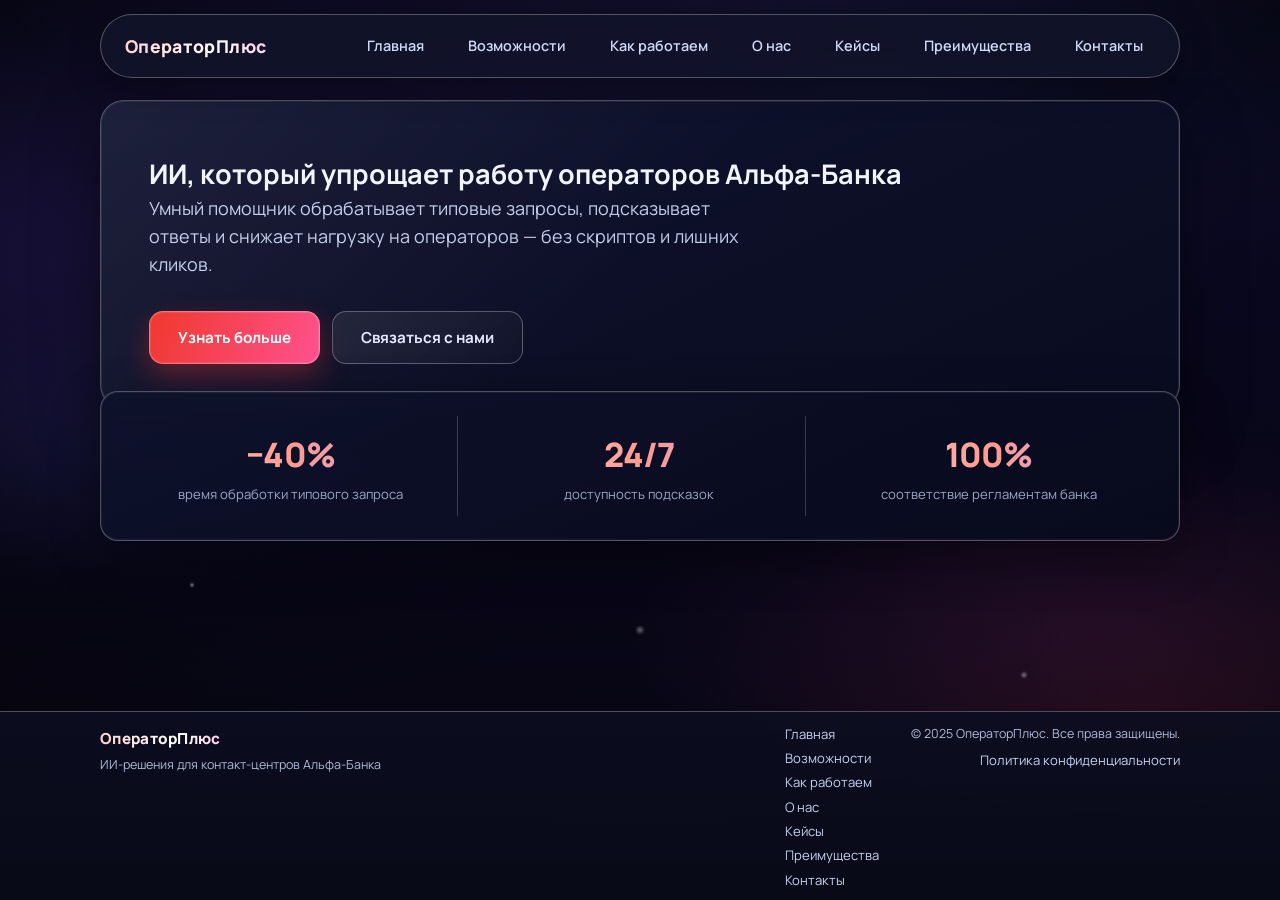
==== index.html @ c0c62668 "Initial commit: OperatorPlus site Made-with: Cursor" ====
<!DOCTYPE html>
<html lang="ru">
<head>
  <meta charset="UTF-8">
  <meta name="viewport" content="width=device-width, initial-scale=1.0">
  <meta name="description" content="ОператорПлюс — ИИ-решение для упрощения работы операторов контакт-центров Альфа-Банка.">
  <title>ОператорПлюс — ИИ для операторов Альфа-Банка</title>
  <link rel="stylesheet" href="style.css">
  <link rel="preconnect" href="https://fonts.googleapis.com">
  <link rel="preconnect" href="https://fonts.gstatic.com" crossorigin>
  <link href="https://fonts.googleapis.com/css2?family=Manrope:wght@400;500;600;700;800&display=swap" rel="stylesheet">
</head>
<body>
  <div class="starfield" aria-hidden="true"></div>
  <div class="starfield starfield--twinkle" aria-hidden="true"></div>

  <header class="header">
    <div class="container header-inner">
      <a href="#home" class="logo">ОператорПлюс</a>
      <nav class="nav">
        <a href="#home">Главная</a>
        <a href="#features">Возможности</a>
        <a href="#process">Как работаем</a>
        <a href="#about">О нас</a>
        <a href="#cases">Кейсы</a>
        <a href="#benefits">Преимущества</a>
        <a href="#contact">Контакты</a>
      </nav>
    </div>
  </header>

  <main class="main">
    <section id="home" class="page page--home">
      <div class="page-inner">
        <div class="container hero-inner">
          <h1>ИИ, который упрощает работу операторов Альфа-Банка</h1>
          <p class="hero-text">Умный помощник обрабатывает типовые запросы, подсказывает ответы и снижает нагрузку на операторов — без скриптов и лишних кликов.</p>
          <div class="hero-buttons">
            <a href="#features" class="btn btn-primary">Узнать больше</a>
            <a href="#contact" class="btn btn-secondary">Связаться с нами</a>
          </div>
        </div>
        <div class="container stats-wrap">
          <div class="stats-grid">
            <div class="stat-item">
              <span class="stat-value">−40%</span>
              <span class="stat-label">время обработки типового запроса</span>
            </div>
            <div class="stat-item">
              <span class="stat-value">24/7</span>
              <span class="stat-label">доступность подсказок</span>
            </div>
            <div class="stat-item">
              <span class="stat-value">100%</span>
              <span class="stat-label">соответствие регламентам банка</span>
            </div>
          </div>
        </div>
      </div>
    </section>

    <section id="features" class="page">
      <div class="page-inner">
        <div class="container section">
          <p class="section-label">Продукт</p>
          <h2>Что умеет система</h2>
          <p class="section-intro">Единая среда для оператора: подсказки, скрипты и доступ к базе знаний без переключения между системами.</p>
          <div class="cards">
            <article class="card">
              <span class="card-icon">💬</span>
              <h3>Быстрые ответы</h3>
              <p>Подсказки по продуктам и тарифам в один клик, меньше времени на поиск в базе.</p>
            </article>
            <article class="card">
              <span class="card-icon">📋</span>
              <h3>Сокращение скриптов</h3>
              <p>ИИ предлагает готовые формулировки под контекст разговора.</p>
            </article>
            <article class="card">
              <span class="card-icon">⚡</span>
              <h3>Меньше нагрузки</h3>
              <p>Рутинные запросы обрабатываются быстрее, операторы фокусируются на сложных кейсах.</p>
            </article>
          </div>
        </div>
      </div>
    </section>

    <section id="process" class="page">
      <div class="page-inner">
        <div class="container section">
          <p class="section-label">Внедрение</p>
          <h2>Как мы работаем</h2>
          <p class="section-intro">Прозрачные этапы от первого звонка до запуска в продакшене.</p>
          <ol class="process-list">
            <li class="process-step">
              <span class="process-num">01</span>
              <div class="process-content">
                <h3>Аудит и согласование</h3>
                <p>Изучаем процессы контакт-центра, регламенты и базы знаний. Фиксируем цели и метрики.</p>
              </div>
            </li>
            <li class="process-step">
              <span class="process-num">02</span>
              <div class="process-content">
                <h3>Настройка и обучение</h3>
                <p>Адаптируем модель под продукты и формулировки Альфа-Банка. Интеграция с вашими системами.</p>
              </div>
            </li>
            <li class="process-step">
              <span class="process-num">03</span>
              <div class="process-content">
                <h3>Пилот и масштабирование</h3>
                <p>Запуск на ограниченной группе операторов, сбор обратной связи, затем развёртывание.</p>
              </div>
            </li>
          </ol>
        </div>
      </div>
    </section>

    <section id="about" class="page">
      <div class="page-inner">
        <div class="container section">
          <p class="section-label">Команда</p>
          <h2>О нас</h2>
          <p class="section-intro">Мы создаём ИИ-инструменты для контакт-центров с фокусом на банковский сектор и регламенты крупных компаний.</p>
          <div class="about-grid">
            <div class="about-card">
              <span class="about-icon">🎯</span>
              <h3>Миссия</h3>
              <p>Снижать нагрузку на операторов и повышать качество обслуживания клиентов за счёт умных подсказок и автоматизации рутины.</p>
            </div>
            <div class="about-card">
              <span class="about-icon">🔬</span>
              <h3>Технологии</h3>
              <p>Собственные языковые модели и интеграции с CRM, базами знаний и телефонией — без привязки к одному вендору.</p>
            </div>
          </div>
        </div>
      </div>
    </section>

    <section id="cases" class="page">
      <div class="page-inner">
        <div class="container section">
          <p class="section-label">Результаты</p>
          <h2>Кейсы и цифры</h2>
          <p class="section-intro">Пилотные внедрения и отзывы операторов и руководителей контакт-центров.</p>
          <div class="cases-grid">
            <article class="case-card">
              <span class="case-badge">Пилот</span>
              <h3>Сокращение времени обработки</h3>
              <p>В одном из пилотов среднее время ответа на типовой запрос снизилось на 40%, при этом качество ответов по чек-листу выросло.</p>
            </article>
            <article class="case-card">
              <span class="case-badge">Отзыв</span>
              <h3>Обратная связь операторов</h3>
              <p>Операторы отмечают, что подсказки появляются вовремя и не отвлекают от разговора, а скрипты стало проще соблюдать.</p>
            </article>
          </div>
        </div>
      </div>
    </section>

    <section id="benefits" class="page benefits">
      <div class="page-inner">
        <div class="container section">
          <p class="section-label">Почему мы</p>
          <h2>Почему Альфа-Банк выбирает нас</h2>
          <p class="section-intro">Решение создано с учётом требований финансового сектора и крупных контакт-центров.</p>
          <ul class="benefits-list">
            <li>Внедрение без смены текущих процессов</li>
            <li>Соответствие стандартам безопасности и конфиденциальности</li>
            <li>Обучение под ваши продукты и регламенты</li>
          </ul>
          <p class="cta-text">Готовы обсудить пилотный проект?</p>
          <a href="#contact" class="btn btn-primary">Оставить заявку</a>
        </div>
      </div>
    </section>

    <section id="contact" class="page">
      <div class="page-inner">
        <div class="container section">
          <p class="section-label">Контакты</p>
          <h2>Связаться с нами</h2>
          <p class="contact-intro">Напишите нам — мы подготовим презентацию и расчёт под ваши объёмы. Ответ в течение одного рабочего дня.</p>
          <a href="mailto:operator-plus@example.com?subject=Запрос%20на%20демо%20для%20Альфа-Банка" class="btn btn-primary btn-large">Написать на почту</a>
          <p class="contact-phone">8 800 123-45-67</p>
        </div>
      </div>
    </section>
  </main>

  <footer class="footer">
    <div class="container">
      <div class="footer-grid">
        <div class="footer-brand">
          <a href="#home" class="logo footer-logo">ОператорПлюс</a>
          <p class="footer-tagline">ИИ-решения для контакт-центров Альфа-Банка</p>
        </div>
        <div class="footer-links">
          <a href="#home">Главная</a>
          <a href="#features">Возможности</a>
          <a href="#process">Как работаем</a>
          <a href="#about">О нас</a>
          <a href="#cases">Кейсы</a>
          <a href="#benefits">Преимущества</a>
          <a href="#contact">Контакты</a>
        </div>
        <div class="footer-legal">
          <p>© 2025 ОператорПлюс. Все права защищены.</p>
          <a href="#">Политика конфиденциальности</a>
        </div>
      </div>
    </div>
  </footer>
</body>
</html>
---- style.css ----
/* ========== Базовые сбросы и переменные ========== */
*,
*::before,
*::after {
  box-sizing: border-box;
  margin: 0;
  padding: 0;
}

:root {
  --bg-space: #030308;
  --bg-card: rgba(14, 16, 36, 0.92);
  --surface: rgba(18, 20, 42, 0.88);
  --line: rgba(255, 255, 255, 0.28);
  --line-soft: rgba(255, 255, 255, 0.2);
  --text-main: #f2f4ff;
  --text-dim: #c4cce8;
  --text-soft: #9ca4c4;
  --accent-red: #ef3124;
  --accent-pink: #ff4f8f;
  --accent-violet: #7b4dff;
  --accent-blue: #4d7cff;
  --radius-lg: 24px;
  --radius-md: 18px;
  --radius-sm: 14px;
  --ease-out: cubic-bezier(0.22, 1, 0.36, 1);
  --ease-in-out: cubic-bezier(0.65, 0, 0.35, 1);
  --duration-fast: 0.2s;
  --duration-base: 0.45s;
  --duration-slow: 0.7s;
}

html {
  scroll-behavior: smooth;
}

body {
  min-height: 100vh;
  font-family: "Manrope", -apple-system, sans-serif;
  font-size: 18px;
  line-height: 1.55;
  color: var(--text-main);
  background: var(--bg-space);
  overflow-x: hidden;
}

a {
  color: inherit;
}

/* ========== Космическое небо ========== */
.starfield {
  position: fixed;
  inset: 0;
  pointer-events: none;
  z-index: 0;
  /* Глубокий космос: градиенты неба и туманностей */
  background:
    radial-gradient(ellipse 100% 70% at 20% 30%, rgba(60, 40, 120, 0.35), transparent 50%),
    radial-gradient(ellipse 80% 50% at 85% 70%, rgba(80, 30, 90, 0.25), transparent 45%),
    radial-gradient(ellipse 120% 80% at 50% 100%, rgba(30, 20, 80, 0.2), transparent 55%),
    radial-gradient(ellipse 90% 60% at 70% 10%, rgba(40, 50, 110, 0.2), transparent 45%),
    linear-gradient(180deg, #050510 0%, #0a0820 25%, #080618 50%, #060510 75%, #030308 100%);
}

.starfield::before {
  content: "";
  position: absolute;
  inset: 0;
  /* Крупные «звёзды» — мягкие световые пятна, не точки */
  background-image:
    radial-gradient(2px 2px at 15% 20%, rgba(255,255,255,0.95), transparent),
    radial-gradient(3px 3px at 45% 15%, rgba(255,255,255,0.85), transparent),
    radial-gradient(1.5px 1.5px at 75% 25%, rgba(255,255,255,0.9), transparent),
    radial-gradient(2px 2px at 25% 50%, rgba(255,255,255,0.8), transparent),
    radial-gradient(2.5px 2.5px at 60% 55%, rgba(255,255,255,0.9), transparent),
    radial-gradient(1.5px 1.5px at 90% 60%, rgba(255,255,255,0.85), transparent),
    radial-gradient(2px 2px at 10% 80%, rgba(255,255,255,0.75), transparent),
    radial-gradient(3px 3px at 55% 85%, rgba(255,255,255,0.9), transparent),
    radial-gradient(1.5px 1.5px at 85% 90%, rgba(255,255,255,0.8), transparent),
    radial-gradient(2px 2px at 35% 95%, rgba(255,255,255,0.85), transparent);
  background-size: 100% 100%;
  background-repeat: no-repeat;
  opacity: 0.9;
}

.starfield--twinkle {
  background-image: none;
  background:
    radial-gradient(4px 4px at 30% 40%, rgba(255,255,255,0.5), transparent),
    radial-gradient(3px 3px at 70% 35%, rgba(255,255,255,0.4), transparent),
    radial-gradient(5px 5px at 50% 70%, rgba(255,255,255,0.35), transparent),
    radial-gradient(3px 3px at 15% 65%, rgba(255,255,255,0.45), transparent),
    radial-gradient(4px 4px at 80% 75%, rgba(255,255,255,0.4), transparent);
  background-size: 100% 100%;
  background-repeat: no-repeat;
  animation: twinkle 5s var(--ease-in-out) infinite;
}

@keyframes twinkle {
  0%, 100% { opacity: 0.4; }
  50% { opacity: 1; }
}

/* Лёгкое космическое свечение поверх неба */
body::after {
  content: "";
  position: fixed;
  inset: 0;
  pointer-events: none;
  z-index: 1;
  background:
    radial-gradient(ellipse 120% 80% at 50% -20%, rgba(123, 77, 255, 0.15), transparent 50%),
    radial-gradient(ellipse 80% 60% at 90% 80%, rgba(239, 49, 36, 0.08), transparent 45%),
    radial-gradient(ellipse 60% 40% at 10% 50%, rgba(77, 124, 255, 0.06), transparent 40%);
}

/* ========== Контейнер ========== */
.container {
  width: min(1080px, 100% - 2.5rem);
  margin-inline: auto;
}

/* ========== Шапка ========== */
.header {
  position: fixed;
  top: 0;
  left: 0;
  right: 0;
  z-index: 100;
  padding: 14px 0;
  animation: slideDown 0.6s var(--ease-out) backwards;
}

.header-inner {
  display: flex;
  align-items: center;
  justify-content: space-between;
  gap: 1rem;
  padding: 12px 24px;
  border-radius: 999px;
  border: 1px solid var(--line);
  background: var(--surface);
  backdrop-filter: blur(20px);
  box-shadow: 0 8px 32px rgba(0, 0, 0, 0.4);
  transition: box-shadow var(--duration-base), border-color var(--duration-fast);
}

.header-inner:hover {
  border-color: rgba(255, 255, 255, 0.18);
  box-shadow: 0 12px 40px rgba(0, 0, 0, 0.5);
}

.logo {
  font-size: 1.1rem;
  font-weight: 800;
  letter-spacing: 0.02em;
  text-decoration: none;
  background: linear-gradient(95deg, #ffd5cf, #fff, #ff9ec9, #b89cff);
  background-size: 200% auto;
  -webkit-background-clip: text;
  background-clip: text;
  color: transparent;
  transition: transform var(--duration-fast), filter var(--duration-fast);
  animation: logoShine 8s linear infinite;
}

@keyframes logoShine {
  0% { background-position: 0% center; }
  100% { background-position: 200% center; }
}

.logo:hover {
  transform: scale(1.02);
  filter: brightness(1.15);
}

.nav {
  display: flex;
  flex-wrap: wrap;
  align-items: center;
  gap: 6px 20px;
}

.nav a {
  position: relative;
  text-decoration: none;
  color: #d0d8f8;
  font-size: 0.9rem;
  font-weight: 600;
  padding: 8px 12px;
  border-radius: 10px;
  transition: color var(--duration-fast), background var(--duration-fast), transform var(--duration-fast);
}

.nav a::after {
  content: "";
  position: absolute;
  left: 12px;
  right: 12px;
  bottom: 4px;
  height: 2px;
  border-radius: 2px;
  background: linear-gradient(90deg, var(--accent-red), var(--accent-violet));
  transform: scaleX(0);
  transform-origin: center;
  transition: transform var(--duration-base) var(--ease-out);
}

.nav a:hover {
  color: #fff;
  background: rgba(255, 255, 255, 0.06);
  transform: translateY(-1px);
}

.nav a:hover::after {
  transform: scaleX(1);
}

/* ========== Страницы-окна ========== */
.main {
  position: relative;
  z-index: 10;
  padding-top: 88px;
  min-height: 100vh;
  padding-bottom: 120px;
}

.page {
  position: fixed;
  inset: 0;
  top: 76px;
  padding-top: 24px;
  padding-bottom: 100px;
  overflow-y: auto;
  overflow-x: hidden;
  opacity: 0;
  visibility: hidden;
  pointer-events: none;
  z-index: 5;
  transition: opacity var(--duration-slow) var(--ease-out), visibility var(--duration-slow), transform var(--duration-slow) var(--ease-out);
  transform: scale(0.98) translateY(8px);
}

/* Показываем главную по умолчанию (когда нет # в URL) */
body:not(:has(.page:target)) .page--home,
.page:target {
  opacity: 1;
  visibility: visible;
  pointer-events: auto;
  z-index: 15;
  transform: scale(1) translateY(0);
}

/* Анимация появления контента при открытии страницы */
.page:target .page-inner,
body:not(:has(.page:target)) .page--home .page-inner {
  animation: pageContentIn 0.7s var(--ease-out) forwards;
}

@keyframes pageContentIn {
  from {
    opacity: 0;
    transform: translateY(20px);
  }
  to {
    opacity: 1;
    transform: translateY(0);
  }
}

@keyframes slideDown {
  from {
    opacity: 0;
    transform: translateY(-20px);
  }
  to {
    opacity: 1;
    transform: translateY(0);
  }
}

/* ========== Главная (hero + stats) ========== */
.page--home .hero-inner {
  position: relative;
  padding: 52px 48px 44px;
  border-radius: var(--radius-lg);
  border: 1px solid var(--line);
  background: linear-gradient(155deg, rgba(16, 20, 48, 0.95), rgba(10, 12, 32, 0.96));
  backdrop-filter: blur(20px);
  box-shadow: 0 24px 60px rgba(0, 0, 0, 0.5), 0 0 0 1px rgba(255,255,255,0.08) inset;
  animation: cardFloat 12s var(--ease-in-out) infinite alternate;
}

@keyframes cardFloat {
  from { transform: translateY(0); }
  to { transform: translateY(-6px); }
}

.page--home .hero-inner::before {
  content: "";
  position: absolute;
  inset: 0;
  border-radius: inherit;
  background: linear-gradient(135deg, rgba(255,255,255,0.06) 0%, transparent 50%);
  pointer-events: none;
}

.hero h1 {
  max-width: 720px;
  font-size: clamp(1.9rem, 4.5vw, 3.2rem);
  line-height: 1.1;
  font-weight: 800;
  letter-spacing: -0.03em;
  margin-bottom: 20px;
  background: linear-gradient(95deg, #fff 0%, #ffd8d2 28%, #ffb8e0 55%, #c9b8ff 100%);
  -webkit-background-clip: text;
  background-clip: text;
  color: transparent;
  animation: heroTitleIn 0.9s var(--ease-out) 0.15s backwards;
}

.hero-text {
  max-width: 600px;
  color: var(--text-dim);
  margin-bottom: 32px;
  animation: heroTextIn 0.9s var(--ease-out) 0.25s backwards;
}

.hero-buttons {
  display: flex;
  flex-wrap: wrap;
  gap: 12px;
  animation: heroBtnsIn 0.9s var(--ease-out) 0.35s backwards;
}

@keyframes heroTitleIn {
  from { opacity: 0; transform: translateY(24px); }
  to { opacity: 1; transform: translateY(0); }
}

@keyframes heroTextIn {
  from { opacity: 0; transform: translateY(16px); }
  to { opacity: 1; transform: translateY(0); }
}

@keyframes heroBtnsIn {
  from { opacity: 0; transform: translateY(12px); }
  to { opacity: 1; transform: translateY(0); }
}

.stats-wrap {
  margin-top: -18px;
  padding: 24px;
  border-radius: var(--radius-md);
  border: 1px solid var(--line);
  background: linear-gradient(155deg, rgba(14, 18, 44, 0.94), rgba(8, 10, 28, 0.95));
  backdrop-filter: blur(16px);
  box-shadow: 0 16px 48px rgba(0, 0, 0, 0.4), 0 0 0 1px rgba(255,255,255,0.06) inset;
  animation: statsIn 0.8s var(--ease-out) 0.4s backwards;
}

@keyframes statsIn {
  from { opacity: 0; transform: translateY(20px); }
  to { opacity: 1; transform: translateY(0); }
}

.stats-grid {
  display: grid;
  grid-template-columns: repeat(3, 1fr);
  gap: 16px;
}

.stat-item {
  padding: 12px 8px;
  text-align: center;
  border-right: 1px solid var(--line-soft);
  transition: transform var(--duration-base);
}

.stat-item:last-child {
  border-right: 0;
}

.stat-item:hover {
  transform: scale(1.03);
}

.stat-value {
  display: block;
  margin-bottom: 6px;
  font-size: clamp(1.75rem, 3.2vw, 2.1rem);
  font-weight: 800;
  letter-spacing: -0.02em;
  background: linear-gradient(95deg, #ffe0dc, #ff9a8f, #c4a8ff);
  -webkit-background-clip: text;
  background-clip: text;
  color: transparent;
}

.stat-label {
  display: block;
  color: var(--text-soft);
  font-size: 0.82rem;
  line-height: 1.35;
}

/* ========== Кнопки ========== */
.btn {
  display: inline-flex;
  align-items: center;
  justify-content: center;
  min-height: 50px;
  padding: 14px 28px;
  border-radius: var(--radius-sm);
  border: 1px solid transparent;
  text-decoration: none;
  font-size: 0.95rem;
  font-weight: 700;
  transition: transform var(--duration-fast), box-shadow var(--duration-base), filter var(--duration-fast), border-color var(--duration-fast);
}

.btn:hover {
  transform: translateY(-3px);
  filter: brightness(1.1);
}

.btn:active {
  transform: translateY(-1px);
}

.btn-primary {
  color: #fff;
  background: linear-gradient(120deg, var(--accent-red), var(--accent-pink), var(--accent-violet));
  background-size: 200% 200%;
  border-color: rgba(255, 255, 255, 0.25);
  box-shadow: 0 12px 28px rgba(239, 49, 36, 0.35), 0 0 0 1px rgba(255,255,255,0.1) inset;
  animation: btnGradient 5s ease infinite;
}

.btn-primary:hover {
  box-shadow: 0 16px 36px rgba(239, 49, 36, 0.45), 0 0 0 1px rgba(255,255,255,0.15) inset;
}

@keyframes btnGradient {
  0%, 100% { background-position: 0% 50%; }
  50% { background-position: 100% 50%; }
}

.btn-secondary {
  color: #e2e8ff;
  border-color: var(--line);
  background: linear-gradient(135deg, rgba(255,255,255,0.08), rgba(255,255,255,0.02));
  backdrop-filter: blur(8px);
}

.btn-secondary:hover {
  border-color: rgba(255, 255, 255, 0.3);
  color: #fff;
  background: linear-gradient(135deg, rgba(255,255,255,0.15), rgba(255,255,255,0.06));
  box-shadow: 0 8px 24px rgba(0, 0, 0, 0.3);
}

.btn-large {
  padding-inline: 32px;
}

/* ========== Секции (общие) ========== */
.section {
  padding: 48px 0;
}

.section-label {
  display: inline-flex;
  align-items: center;
  border-radius: 999px;
  border: 1px solid rgba(255, 100, 100, 0.35);
  background: rgba(239, 49, 36, 0.12);
  color: #ffb5ae;
  padding: 8px 14px;
  font-size: 0.72rem;
  font-weight: 700;
  letter-spacing: 0.1em;
  text-transform: uppercase;
  margin-bottom: 16px;
  animation: labelIn 0.6s var(--ease-out) 0.1s backwards;
}

.section h2 {
  max-width: 700px;
  font-size: clamp(1.5rem, 3.2vw, 2.4rem);
  line-height: 1.2;
  letter-spacing: -0.02em;
  margin-bottom: 12px;
  color: var(--text-main);
  animation: titleIn 0.6s var(--ease-out) 0.2s backwards;
}

.section-intro {
  max-width: 600px;
  color: var(--text-dim);
  margin-bottom: 36px;
  animation: introIn 0.6s var(--ease-out) 0.3s backwards;
}

@keyframes labelIn {
  from { opacity: 0; transform: translateY(-10px); }
  to { opacity: 1; transform: translateY(0); }
}

@keyframes titleIn {
  from { opacity: 0; transform: translateY(12px); }
  to { opacity: 1; transform: translateY(0); }
}

@keyframes introIn {
  from { opacity: 0; transform: translateY(8px); }
  to { opacity: 1; transform: translateY(0); }
}

/* ========== Карточки (Возможности) ========== */
.cards {
  display: grid;
  grid-template-columns: repeat(3, 1fr);
  gap: 20px;
}

.card {
  position: relative;
  min-height: 240px;
  border-radius: var(--radius-md);
  border: 1px solid var(--line);
  background: linear-gradient(155deg, rgba(18, 22, 50, 0.94), rgba(12, 14, 34, 0.95));
  padding: 26px;
  overflow: hidden;
  box-shadow: 0 8px 32px rgba(0, 0, 0, 0.35), 0 0 0 1px rgba(255,255,255,0.05) inset;
  transition: transform var(--duration-base) var(--ease-out), border-color var(--duration-fast), box-shadow var(--duration-base);
  animation: cardIn 0.6s var(--ease-out) backwards;
}

.card:nth-child(1) { animation-delay: 0.35s; }
.card:nth-child(2) { animation-delay: 0.45s; }
.card:nth-child(3) { animation-delay: 0.55s; }

@keyframes cardIn {
  from { opacity: 0; transform: translateY(24px); }
  to { opacity: 1; transform: translateY(0); }
}

.card::before {
  content: "";
  position: absolute;
  inset: 0;
  background: linear-gradient(180deg, rgba(255,255,255,0.06) 0%, transparent 45%);
  pointer-events: none;
}

.card:hover {
  transform: translateY(-8px) scale(1.02);
  border-color: rgba(255, 255, 255, 0.2);
  box-shadow: 0 20px 50px rgba(0, 0, 0, 0.4), 0 0 40px rgba(123, 77, 255, 0.08);
}

.card-icon {
  display: inline-flex;
  align-items: center;
  justify-content: center;
  width: 50px;
  height: 50px;
  border-radius: 14px;
  margin-bottom: 16px;
  font-size: 1.5rem;
  background: linear-gradient(135deg, rgba(255, 90, 80, 0.25), rgba(123, 77, 255, 0.25));
  border: 1px solid rgba(255, 255, 255, 0.15);
  transition: transform var(--duration-base), box-shadow var(--duration-base);
}

.card:hover .card-icon {
  transform: scale(1.08);
  box-shadow: 0 8px 24px rgba(123, 77, 255, 0.2);
}

.card h3 {
  font-size: 1.1rem;
  margin-bottom: 10px;
  color: var(--text-main);
}

.card p {
  color: var(--text-dim);
  font-size: 0.92rem;
  line-height: 1.5;
}

/* ========== Процесс (этапы) ========== */
.process-list {
  list-style: none;
  display: grid;
  gap: 16px;
}

.process-step {
  display: grid;
  grid-template-columns: 72px 1fr;
  gap: 20px;
  align-items: start;
  border-radius: var(--radius-md);
  border: 1px solid var(--line);
  background: linear-gradient(155deg, rgba(22, 26, 52, 0.97), rgba(14, 16, 38, 0.98));
  padding: 22px;
  box-shadow: 0 12px 40px rgba(0, 0, 0, 0.5), 0 0 0 1px rgba(255,255,255,0.1) inset;
  transition: transform var(--duration-base), border-color var(--duration-fast), box-shadow var(--duration-base);
  animation: stepIn 0.6s var(--ease-out) backwards;
}

.process-step:nth-child(1) { animation-delay: 0.35s; }
.process-step:nth-child(2) { animation-delay: 0.5s; }
.process-step:nth-child(3) { animation-delay: 0.65s; }

@keyframes stepIn {
  from { opacity: 0; transform: translateX(-20px); }
  to { opacity: 1; transform: translateX(0); }
}

.process-step:hover {
  transform: translateX(8px);
  border-color: rgba(255, 255, 255, 0.15);
  box-shadow: 0 16px 40px rgba(0, 0, 0, 0.35);
}

.process-num {
  display: inline-flex;
  align-items: center;
  justify-content: center;
  width: 54px;
  height: 54px;
  border-radius: 14px;
  background: linear-gradient(135deg, rgba(255, 85, 75, 0.25), rgba(110, 70, 255, 0.25));
  border: 1px solid rgba(255, 255, 255, 0.15);
  font-size: 1.05rem;
  font-weight: 800;
  color: #fff;
  transition: transform var(--duration-base), box-shadow var(--duration-base);
}

.process-step:hover .process-num {
  transform: rotate(-5deg) scale(1.05);
  box-shadow: 0 0 24px rgba(123, 77, 255, 0.25);
}

.process-content h3 {
  font-size: 1.06rem;
  margin-bottom: 6px;
  color: var(--text-main);
}

.process-content p {
  color: #c8d0ec;
  font-size: 0.92rem;
}

/* ========== Преимущества ========== */
.benefits .container {
  border-radius: var(--radius-lg);
  border: 1px solid var(--line);
  background: linear-gradient(155deg, rgba(22, 26, 52, 0.97), rgba(14, 16, 38, 0.98));
  padding: 40px;
  box-shadow: 0 20px 56px rgba(0, 0, 0, 0.5), 0 0 0 1px rgba(255,255,255,0.08) inset;
  animation: benefitsIn 0.7s var(--ease-out) 0.25s backwards;
}

@keyframes benefitsIn {
  from { opacity: 0; transform: translateY(20px); }
  to { opacity: 1; transform: translateY(0); }
}

.benefits-list {
  list-style: none;
  display: grid;
  gap: 12px;
  margin-bottom: 28px;
}

.benefits-list li {
  position: relative;
  border-radius: var(--radius-sm);
  border: 1px solid var(--line);
  background: rgba(255, 255, 255, 0.08);
  padding: 16px 16px 16px 48px;
  color: #c8d0ec;
  font-size: 0.95rem;
  transition: transform var(--duration-fast), border-color var(--duration-fast), background var(--duration-fast);
  animation: benefitItemIn 0.5s var(--ease-out) backwards;
}

.benefits-list li:nth-child(1) { animation-delay: 0.4s; }
.benefits-list li:nth-child(2) { animation-delay: 0.5s; }
.benefits-list li:nth-child(3) { animation-delay: 0.6s; }

@keyframes benefitItemIn {
  from { opacity: 0; transform: translateX(-12px); }
  to { opacity: 1; transform: translateX(0); }
}

.benefits-list li:hover {
  transform: translateX(6px);
  border-color: rgba(255, 255, 255, 0.18);
  background: rgba(255, 255, 255, 0.07);
}

.benefits-list li::before {
  content: "";
  position: absolute;
  left: 16px;
  top: 50%;
  transform: translateY(-50%);
  width: 18px;
  height: 18px;
  border-radius: 50%;
  background: linear-gradient(135deg, #ff5f52, #8b5cf6);
  box-shadow: 0 0 0 4px rgba(255, 255, 255, 0.08);
}

.cta-text {
  margin-bottom: 14px;
  color: #fff;
  font-weight: 700;
  animation: introIn 0.6s var(--ease-out) 0.7s backwards;
}

/* ========== О нас ========== */
.about-grid {
  display: grid;
  grid-template-columns: repeat(2, 1fr);
  gap: 20px;
}

.about-card {
  position: relative;
  border-radius: var(--radius-md);
  border: 1px solid var(--line);
  background: linear-gradient(155deg, rgba(18, 22, 50, 0.94), rgba(12, 14, 34, 0.95));
  padding: 26px;
  box-shadow: 0 8px 32px rgba(0, 0, 0, 0.35), 0 0 0 1px rgba(255,255,255,0.05) inset;
  transition: transform var(--duration-base) var(--ease-out), border-color var(--duration-fast), box-shadow var(--duration-base);
  animation: cardIn 0.6s var(--ease-out) backwards;
}

.about-card:nth-child(1) { animation-delay: 0.35s; }
.about-card:nth-child(2) { animation-delay: 0.45s; }

.about-card:hover {
  transform: translateY(-6px);
  border-color: rgba(255, 255, 255, 0.22);
  box-shadow: 0 20px 50px rgba(0, 0, 0, 0.4), 0 0 40px rgba(123, 77, 255, 0.08);
}

.about-icon {
  display: inline-flex;
  align-items: center;
  justify-content: center;
  width: 50px;
  height: 50px;
  border-radius: 14px;
  margin-bottom: 16px;
  font-size: 1.5rem;
  background: linear-gradient(135deg, rgba(255, 90, 80, 0.25), rgba(123, 77, 255, 0.25));
  border: 1px solid rgba(255, 255, 255, 0.15);
}

.about-card h3 {
  font-size: 1.1rem;
  margin-bottom: 10px;
  color: var(--text-main);
}

.about-card p {
  color: var(--text-dim);
  font-size: 0.92rem;
  line-height: 1.5;
}

/* ========== Кейсы ========== */
.cases-grid {
  display: grid;
  grid-template-columns: repeat(2, 1fr);
  gap: 20px;
}

.case-card {
  position: relative;
  border-radius: var(--radius-md);
  border: 1px solid var(--line);
  background: linear-gradient(155deg, rgba(16, 20, 46, 0.94), rgba(10, 12, 30, 0.95));
  padding: 24px;
  box-shadow: 0 12px 32px rgba(0, 0, 0, 0.35), 0 0 0 1px rgba(255,255,255,0.05) inset;
  transition: transform var(--duration-base), border-color var(--duration-fast), box-shadow var(--duration-base);
  animation: stepIn 0.6s var(--ease-out) backwards;
}

.case-card:nth-child(1) { animation-delay: 0.35s; }
.case-card:nth-child(2) { animation-delay: 0.5s; }

.case-card:hover {
  transform: translateX(6px);
  border-color: rgba(255, 255, 255, 0.2);
  box-shadow: 0 16px 40px rgba(0, 0, 0, 0.4);
}

.case-badge {
  display: inline-block;
  border-radius: 999px;
  border: 1px solid rgba(123, 77, 255, 0.5);
  background: rgba(123, 77, 255, 0.15);
  color: #c4b8ff;
  padding: 6px 12px;
  font-size: 0.72rem;
  font-weight: 700;
  letter-spacing: 0.06em;
  text-transform: uppercase;
  margin-bottom: 14px;
}

.case-card h3 {
  font-size: 1.06rem;
  margin-bottom: 8px;
  color: var(--text-main);
}

.case-card p {
  color: var(--text-dim);
  font-size: 0.92rem;
  line-height: 1.5;
}

/* ========== Контакты ========== */
.contact .container {
  border-radius: var(--radius-lg);
  border: 1px solid var(--line);
  background: radial-gradient(ellipse 100% 80% at 50% 0%, rgba(239, 49, 36, 0.12), transparent 55%),
              radial-gradient(ellipse 80% 100% at 100% 100%, rgba(123, 77, 255, 0.12), transparent 55%),
              linear-gradient(155deg, rgba(16, 20, 48, 0.96), rgba(8, 10, 28, 0.96));
  padding: 44px;
  box-shadow: 0 24px 60px rgba(0, 0, 0, 0.5), 0 0 0 1px rgba(255,255,255,0.06) inset;
  animation: contactIn 0.7s var(--ease-out) 0.2s backwards;
}

@keyframes contactIn {
  from { opacity: 0; transform: scale(0.98) translateY(16px); }
  to { opacity: 1; transform: scale(1) translateY(0); }
}

.contact-intro {
  max-width: 560px;
  color: var(--text-dim);
  margin-bottom: 28px;
}

.contact .btn {
  margin-right: 12px;
  margin-bottom: 12px;
}

.contact-phone {
  margin: 16px 0 0 0;
  font-size: 1.1rem;
  font-weight: 600;
  color: var(--text-dim);
  letter-spacing: 0.02em;
}

/* ========== Подвал ========== */
.footer {
  position: fixed;
  bottom: 0;
  left: 0;
  right: 0;
  z-index: 90;
  padding: 12px 0 10px;
  border-top: 1px solid var(--line);
  background: linear-gradient(180deg, rgba(12, 14, 32, 0.92), rgba(8, 10, 24, 0.98));
  backdrop-filter: blur(20px);
}

.footer-grid {
  display: grid;
  grid-template-columns: 1.2fr auto auto;
  align-items: start;
  gap: 12px 32px;
}

.footer-brand {
  max-width: 300px;
}

.footer-logo {
  font-size: 0.95rem;
}

.footer-tagline {
  margin-top: 4px;
  color: #b0b8d8;
  font-size: 0.78rem;
}

.footer-links {
  display: flex;
  flex-direction: column;
  gap: 4px;
}

.footer-links a,
.footer-legal a {
  text-decoration: none;
  color: #c8d0f0;
  font-size: 0.82rem;
  transition: color var(--duration-fast), transform var(--duration-fast);
}

.footer-links a:hover,
.footer-legal a:hover {
  color: #fff;
  transform: translateX(4px);
}

.footer-legal {
  text-align: right;
}

.footer-legal p {
  color: #b0b8d8;
  margin-bottom: 2px;
  font-size: 0.78rem;
}

/* ========== Адаптив ========== */
@media (max-width: 900px) {
  .header-inner {
    flex-wrap: wrap;
    justify-content: center;
    padding: 10px 16px;
  }

  .nav {
    justify-content: center;
  }

  .cards {
    grid-template-columns: repeat(2, 1fr);
  }

  .about-grid,
  .cases-grid {
    grid-template-columns: 1fr;
  }

  .footer-grid {
    grid-template-columns: 1fr 1fr;
  }

  .footer-legal {
    text-align: left;
    grid-column: 1 / -1;
  }
}

@media (max-width: 640px) {
  body {
    font-size: 17px;
  }

  .main {
    padding-top: 72px;
    padding-bottom: 160px;
  }

  .page {
    top: 64px;
    padding-bottom: 140px;
  }

  .page--home .hero-inner {
    padding: 28px 20px;
  }

  .stats-wrap {
    padding: 16px 12px;
    margin-top: -12px;
  }

  .stats-grid {
    grid-template-columns: 1fr;
  }

  .stat-item {
    border-right: 0;
    border-bottom: 1px solid var(--line-soft);
  }

  .stat-item:last-child {
    border-bottom: 0;
  }

  .section {
    padding: 32px 0;
  }

  .cards {
    grid-template-columns: 1fr;
  }

  .card:nth-child(2),
  .card:nth-child(3) {
    animation-delay: 0.4s;
  }

  .about-card:nth-child(2),
  .case-card:nth-child(2) {
    animation-delay: 0.4s;
  }

  .process-step {
    grid-template-columns: 1fr;
    gap: 12px;
    padding: 18px;
  }

  .process-num {
    width: 46px;
    height: 46px;
    font-size: 0.95rem;
  }

  .benefits .container,
  .contact .container {
    padding: 24px 20px;
  }

  .hero-buttons .btn,
  .contact .btn {
    width: 100%;
    margin-right: 0;
  }

  .footer {
    padding: 10px 0 8px;
  }

  .footer-grid {
    grid-template-columns: 1fr;
    gap: 10px;
  }
}

@media (prefers-reduced-motion: reduce) {
  *,
  *::before,
  *::after {
    animation-duration: 0.01ms !important;
    animation-iteration-count: 1 !important;
    transition-duration: 0.01ms !important;
  }

  html {
    scroll-behavior: auto;
  }
}
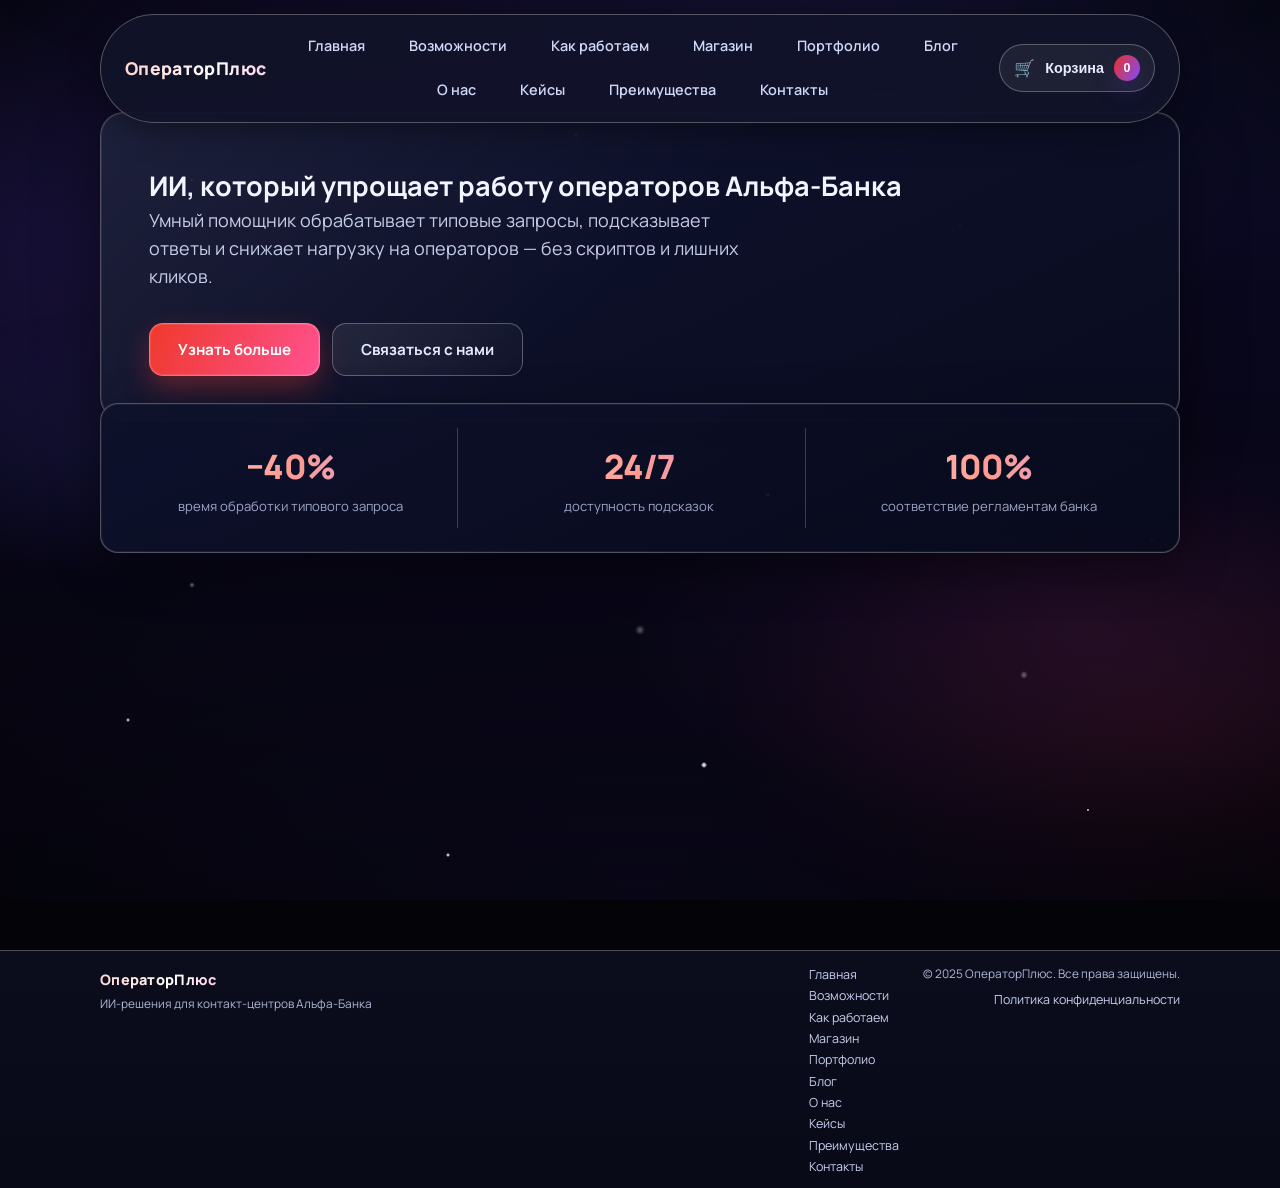
==== commit fa26003c: "Refactor frontend structure and improve page usability. Split JavaScript into data/util modules, add" ====
--- a/index.html
+++ b/index.html
@@ -17,15 +17,24 @@
   <header class="header">
     <div class="container header-inner">
       <a href="#home" class="logo">ОператорПлюс</a>
-      <nav class="nav">
+      <nav class="nav" aria-label="Навигация">
         <a href="#home">Главная</a>
         <a href="#features">Возможности</a>
         <a href="#process">Как работаем</a>
+        <a href="#shop">Магазин</a>
+        <a href="#portfolio">Портфолио</a>
+        <a href="#blog">Блог</a>
         <a href="#about">О нас</a>
         <a href="#cases">Кейсы</a>
         <a href="#benefits">Преимущества</a>
         <a href="#contact">Контакты</a>
       </nav>
+
+      <button class="cart-btn" type="button" data-action="open-cart" aria-label="Открыть корзину">
+        <span class="cart-btn__icon" aria-hidden="true">🛒</span>
+        <span class="cart-btn__label">Корзина</span>
+        <span class="cart-badge" data-cart-count aria-label="Товаров в корзине">0</span>
+      </button>
     </div>
   </header>
 
@@ -115,6 +124,88 @@
               </div>
             </li>
           </ol>
+        </div>
+      </div>
+    </section>
+
+    <section id="shop" class="page">
+      <div class="page-inner">
+        <div class="container section">
+          <p class="section-label">Мерч</p>
+          <h2>Космический магазин «ОператорПлюс»</h2>
+          <p class="section-intro">Каталог генерируется из массива JavaScript. Нажмите на картинку или название товара, чтобы открыть подробности. Корзина сохраняется в localStorage.</p>
+
+          <div class="filters" role="group" aria-label="Фильтр каталога">
+            <button class="filter-btn is-active" type="button" data-filter="all">Все</button>
+            <button class="filter-btn" type="button" data-filter="books">Книги</button>
+            <button class="filter-btn" type="button" data-filter="merch">Мерч</button>
+            <button class="filter-btn" type="button" data-filter="tech">Техника</button>
+            <button class="filter-btn" type="button" data-filter="cheap">Дешёвые</button>
+            <button class="filter-btn" type="button" data-filter="expensive">Дорогие</button>
+          </div>
+
+          <div class="shop-grid" data-shop-grid aria-live="polite"></div>
+        </div>
+      </div>
+    </section>
+
+    <section id="portfolio" class="page">
+      <div class="page-inner">
+        <div class="container section">
+          <p class="section-label">Кейсы</p>
+          <h2>Портфолио</h2>
+          <p class="section-intro">Фильтрация карточек работает мгновенно без перезагрузки. Можно включать несколько тегов одновременно.</p>
+
+          <div class="filters" role="group" aria-label="Фильтр портфолио">
+            <button class="filter-btn is-active" type="button" data-portfolio-filter="all">Все</button>
+            <button class="filter-btn" type="button" data-portfolio-filter="web">Веб-дизайн</button>
+            <button class="filter-btn" type="button" data-portfolio-filter="graphic">Графика</button>
+            <button class="filter-btn" type="button" data-portfolio-filter="branding">Брендинг</button>
+          </div>
+
+          <div class="portfolio-grid" data-portfolio-grid aria-live="polite"></div>
+        </div>
+      </div>
+    </section>
+
+    <section id="blog" class="page">
+      <div class="page-inner">
+        <div class="reading-progress" aria-hidden="true">
+          <div class="reading-progress__bar" data-reading-bar></div>
+        </div>
+
+        <div class="container section">
+          <p class="section-label">Блог</p>
+          <h2>О заметках и внедрении</h2>
+          <p class="section-intro">Ниже — посты (генерируются скриптом) и комментарии с валидацией. Индикатор прогресса чтения заполняется при прокрутке.</p>
+
+          <div class="blog-grid" data-blog-grid aria-live="polite"></div>
+
+          <article class="post" data-post aria-live="polite"></article>
+
+          <section class="comments" aria-label="Комментарии">
+            <h3 class="comments__title">Комментарии</h3>
+            <form class="comment-form" data-comment-form>
+              <div class="comment-form__row">
+                <label class="comment-form__label">
+                  <span>Имя</span>
+                  <input class="comment-form__input" name="name" type="text" minlength="2" placeholder="Например: Алексей" required>
+                </label>
+              </div>
+              <div class="comment-form__row">
+                <label class="comment-form__label">
+                  <span>Комментарий</span>
+                  <textarea class="comment-form__textarea" name="text" rows="4" placeholder="Ваш комментарий..." required></textarea>
+                </label>
+              </div>
+              <div class="comment-form__actions">
+                <button class="btn btn-primary" type="submit">Отправить</button>
+                <p class="form-hint" data-form-hint role="status" aria-live="polite"></p>
+              </div>
+            </form>
+
+            <div class="comment-list" data-comment-list></div>
+          </section>
         </div>
       </div>
     </section>
@@ -204,6 +295,9 @@
           <a href="#home">Главная</a>
           <a href="#features">Возможности</a>
           <a href="#process">Как работаем</a>
+          <a href="#shop">Магазин</a>
+          <a href="#portfolio">Портфолио</a>
+          <a href="#blog">Блог</a>
           <a href="#about">О нас</a>
           <a href="#cases">Кейсы</a>
           <a href="#benefits">Преимущества</a>
@@ -216,5 +310,36 @@
       </div>
     </div>
   </footer>
+
+  <button class="to-top" type="button" data-action="to-top" aria-label="Прокрутить к началу">↑</button>
+
+  <div class="modal" data-modal="product" aria-hidden="true" role="dialog" aria-modal="true" aria-label="Детали товара">
+    <div class="modal__backdrop" data-action="close-modal"></div>
+    <div class="modal__panel" role="document">
+      <button class="modal__close" type="button" data-action="close-modal" aria-label="Закрыть">×</button>
+      <div class="product-modal" data-product-modal></div>
+    </div>
+  </div>
+
+  <div class="modal" data-modal="cart" aria-hidden="true" role="dialog" aria-modal="true" aria-label="Корзина">
+    <div class="modal__backdrop" data-action="close-modal"></div>
+    <div class="modal__panel" role="document">
+      <button class="modal__close" type="button" data-action="close-modal" aria-label="Закрыть">×</button>
+      <div class="cart-modal">
+        <div class="cart-modal__head">
+          <h3>Корзина</h3>
+          <p class="cart-modal__sum">Итого: <span data-cart-sum>0</span> ₽</p>
+        </div>
+        <div class="cart-list" data-cart-list></div>
+        <div class="cart-modal__actions">
+          <button class="btn btn-secondary" type="button" data-action="clear-cart">Очистить</button>
+          <button class="btn btn-primary" type="button" data-action="checkout">Оформить</button>
+          <p class="form-hint" data-cart-hint role="status" aria-live="polite"></p>
+        </div>
+      </div>
+    </div>
+  </div>
+
+  <script type="module" src="app.js"></script>
 </body>
 </html>
--- a/style.css
+++ b/style.css
@@ -144,6 +144,8 @@
   backdrop-filter: blur(20px);
   box-shadow: 0 8px 32px rgba(0, 0, 0, 0.4);
   transition: box-shadow var(--duration-base), border-color var(--duration-fast);
+  flex-wrap: wrap;
+  overflow: hidden;
 }
 
 .header-inner:hover {
@@ -180,6 +182,62 @@
   flex-wrap: wrap;
   align-items: center;
   gap: 6px 20px;
+  flex: 1 1 420px;
+  min-width: 0;
+  justify-content: center;
+}
+
+.cart-btn {
+  margin-left: 0;
+  display: inline-flex;
+  align-items: center;
+  gap: 10px;
+  padding: 10px 14px;
+  border-radius: 999px;
+  border: 1px solid var(--line);
+  background: rgba(255, 255, 255, 0.06);
+  color: #e8ecff;
+  cursor: pointer;
+  transition: transform var(--duration-fast), background var(--duration-fast), border-color var(--duration-fast);
+  flex: 0 0 auto;
+}
+
+.cart-btn__label {
+  white-space: nowrap;
+}
+
+.nav a {
+  white-space: nowrap;
+}
+
+.cart-btn:hover {
+  transform: translateY(-1px);
+  background: rgba(255, 255, 255, 0.1);
+  border-color: rgba(255, 255, 255, 0.34);
+}
+
+.cart-btn__icon {
+  font-size: 1.05rem;
+}
+
+.cart-btn__label {
+  font-size: 0.9rem;
+  font-weight: 700;
+}
+
+.cart-badge {
+  min-width: 26px;
+  height: 26px;
+  display: inline-flex;
+  align-items: center;
+  justify-content: center;
+  border-radius: 999px;
+  padding: 0 8px;
+  font-size: 0.78rem;
+  font-weight: 800;
+  color: #fff;
+  background: linear-gradient(120deg, var(--accent-red), var(--accent-violet));
+  box-shadow: 0 10px 24px rgba(123, 77, 255, 0.18);
 }
 
 .nav a {
@@ -217,39 +275,25 @@
   transform: scaleX(1);
 }
 
-/* ========== Страницы-окна ========== */
+/* ========== Страницы (не фиксированные окна) ========== */
 .main {
   position: relative;
   z-index: 10;
   padding-top: 88px;
   min-height: 100vh;
-  padding-bottom: 120px;
+  padding-bottom: 40px;
 }
 
 .page {
-  position: fixed;
-  inset: 0;
-  top: 76px;
-  padding-top: 24px;
-  padding-bottom: 100px;
-  overflow-y: auto;
-  overflow-x: hidden;
-  opacity: 0;
-  visibility: hidden;
-  pointer-events: none;
-  z-index: 5;
-  transition: opacity var(--duration-slow) var(--ease-out), visibility var(--duration-slow), transform var(--duration-slow) var(--ease-out);
-  transform: scale(0.98) translateY(8px);
+  display: none;
+  padding: 24px 0 28px;
+  min-height: calc(100vh - 88px);
 }
 
 /* Показываем главную по умолчанию (когда нет # в URL) */
 body:not(:has(.page:target)) .page--home,
 .page:target {
-  opacity: 1;
-  visibility: visible;
-  pointer-events: auto;
-  z-index: 15;
-  transform: scale(1) translateY(0);
+  display: block;
 }
 
 /* Анимация появления контента при открытии страницы */
@@ -503,6 +547,534 @@
   animation: introIn 0.6s var(--ease-out) 0.3s backwards;
 }
 
+/* ========== Фильтры (кнопки) ========== */
+.filters {
+  display: flex;
+  flex-wrap: wrap;
+  gap: 10px;
+  margin-bottom: 22px;
+}
+
+.filter-btn {
+  appearance: none;
+  border: 1px solid var(--line);
+  background: rgba(255, 255, 255, 0.06);
+  color: #d0d8f8;
+  font-weight: 700;
+  font-size: 0.88rem;
+  padding: 10px 14px;
+  border-radius: 999px;
+  cursor: pointer;
+  transition: transform var(--duration-fast), background var(--duration-fast), border-color var(--duration-fast), color var(--duration-fast);
+}
+
+.filter-btn:hover {
+  transform: translateY(-1px);
+  background: rgba(255, 255, 255, 0.1);
+  border-color: rgba(255, 255, 255, 0.34);
+  color: #fff;
+}
+
+.filter-btn.is-active {
+  color: #fff;
+  border-color: rgba(255, 255, 255, 0.4);
+  background: linear-gradient(120deg, rgba(239, 49, 36, 0.22), rgba(123, 77, 255, 0.22));
+}
+
+/* ========== Магазин/Портфолио/Блог гриды ========== */
+.shop-grid,
+.portfolio-grid,
+.blog-grid {
+  display: grid;
+  grid-template-columns: repeat(3, 1fr);
+  gap: 20px;
+}
+
+.shop-card,
+.work-card,
+.blog-card {
+  position: relative;
+  border-radius: var(--radius-md);
+  border: 1px solid var(--line);
+  background: linear-gradient(155deg, rgba(18, 22, 50, 0.94), rgba(12, 14, 34, 0.95));
+  padding: 18px;
+  overflow: hidden;
+  box-shadow: 0 8px 32px rgba(0, 0, 0, 0.35), 0 0 0 1px rgba(255,255,255,0.05) inset;
+  transition: transform var(--duration-base) var(--ease-out), border-color var(--duration-fast), box-shadow var(--duration-base);
+}
+
+.shop-card:hover,
+.work-card:hover,
+.blog-card:hover {
+  transform: translateY(-6px);
+  border-color: rgba(255, 255, 255, 0.24);
+  box-shadow: 0 20px 50px rgba(0, 0, 0, 0.45), 0 0 44px rgba(123, 77, 255, 0.1);
+}
+
+.card-media {
+  border-radius: 14px;
+  border: 1px solid rgba(255, 255, 255, 0.14);
+  background: rgba(255, 255, 255, 0.05);
+  overflow: hidden;
+  margin-bottom: 14px;
+}
+
+.card-media img {
+  width: 100%;
+  height: 168px;
+  object-fit: cover;
+  display: block;
+}
+
+.card-meta {
+  display: flex;
+  justify-content: space-between;
+  gap: 12px;
+  align-items: baseline;
+  margin-bottom: 10px;
+}
+
+.card-title-btn {
+  appearance: none;
+  background: transparent;
+  border: 0;
+  padding: 0;
+  text-align: left;
+  color: #fff;
+  font-weight: 800;
+  font-size: 1rem;
+  cursor: pointer;
+}
+
+.card-title-btn:hover {
+  text-decoration: underline;
+  text-decoration-color: rgba(255, 255, 255, 0.45);
+  text-underline-offset: 4px;
+}
+
+.sku {
+  font-size: 0.76rem;
+  color: var(--text-soft);
+}
+
+.price {
+  font-size: 1rem;
+  font-weight: 900;
+  color: #fff;
+}
+
+.card-desc {
+  color: var(--text-dim);
+  font-size: 0.9rem;
+  margin-bottom: 14px;
+}
+
+.card-actions {
+  display: flex;
+  gap: 10px;
+  flex-wrap: wrap;
+}
+
+.card-actions .btn {
+  flex: 1 1 160px;
+  min-width: 0;
+}
+
+.card-actions .btn-small {
+  max-width: 100%;
+}
+
+.btn {
+  max-width: 100%;
+}
+
+.card-media {
+  max-width: 100%;
+}
+
+.card-media img {
+  max-width: 100%;
+}
+
+.btn-small {
+  min-height: 42px;
+  padding: 10px 16px;
+  font-size: 0.9rem;
+}
+
+/* ========== Пост + комментарии ========== */
+.post {
+  margin-top: 22px;
+  border-radius: var(--radius-lg);
+  border: 1px solid var(--line);
+  background: linear-gradient(155deg, rgba(22, 26, 52, 0.97), rgba(14, 16, 38, 0.98));
+  padding: 26px;
+  box-shadow: 0 18px 56px rgba(0, 0, 0, 0.45), 0 0 0 1px rgba(255,255,255,0.06) inset;
+}
+
+.post h3 {
+  font-size: 1.25rem;
+  margin-bottom: 8px;
+}
+
+.post .post-date {
+  color: var(--text-soft);
+  font-size: 0.86rem;
+  margin-bottom: 14px;
+}
+
+.post p {
+  color: var(--text-dim);
+  margin-bottom: 12px;
+}
+
+.comments {
+  margin-top: 22px;
+  border-radius: var(--radius-lg);
+  border: 1px solid var(--line);
+  background: rgba(255, 255, 255, 0.04);
+  padding: 22px;
+}
+
+.comments__title {
+  margin-bottom: 12px;
+  font-size: 1.1rem;
+}
+
+.comment-form__label span {
+  display: block;
+  margin-bottom: 6px;
+  color: var(--text-soft);
+  font-size: 0.86rem;
+  font-weight: 700;
+}
+
+.comment-form__input,
+.comment-form__textarea {
+  width: 100%;
+  border-radius: 14px;
+  border: 1px solid var(--line);
+  background: rgba(10, 12, 28, 0.7);
+  color: #fff;
+  padding: 12px 14px;
+  font: inherit;
+  outline: none;
+  transition: border-color var(--duration-fast), box-shadow var(--duration-fast);
+}
+
+.comment-form__input:focus,
+.comment-form__textarea:focus {
+  border-color: rgba(123, 77, 255, 0.6);
+  box-shadow: 0 0 0 4px rgba(123, 77, 255, 0.16);
+}
+
+.comment-form__actions {
+  margin-top: 12px;
+  display: flex;
+  align-items: center;
+  gap: 14px;
+  flex-wrap: wrap;
+}
+
+.form-hint {
+  color: var(--text-soft);
+  font-size: 0.86rem;
+}
+
+.comment-list {
+  margin-top: 18px;
+  display: grid;
+  gap: 12px;
+}
+
+.comment-item {
+  border-radius: var(--radius-md);
+  border: 1px solid var(--line-soft);
+  background: rgba(255, 255, 255, 0.05);
+  padding: 14px;
+}
+
+.comment-item__head {
+  display: flex;
+  justify-content: space-between;
+  gap: 12px;
+  margin-bottom: 8px;
+}
+
+.comment-item__name {
+  font-weight: 900;
+  color: #fff;
+}
+
+.comment-item__date {
+  color: var(--text-soft);
+  font-size: 0.82rem;
+}
+
+.comment-item__text {
+  color: var(--text-dim);
+  font-size: 0.92rem;
+  margin-bottom: 10px;
+}
+
+.comment-item__actions {
+  display: flex;
+  align-items: center;
+  gap: 10px;
+}
+
+.like-btn {
+  appearance: none;
+  border: 1px solid var(--line);
+  background: rgba(255, 255, 255, 0.06);
+  color: #e8ecff;
+  border-radius: 999px;
+  padding: 6px 10px;
+  cursor: pointer;
+  font-weight: 800;
+  font-size: 0.82rem;
+  transition: transform var(--duration-fast), background var(--duration-fast), border-color var(--duration-fast);
+}
+
+.like-btn:hover {
+  transform: translateY(-1px);
+  background: rgba(255, 255, 255, 0.1);
+  border-color: rgba(255, 255, 255, 0.34);
+}
+
+/* ========== Прогресс чтения ========== */
+.reading-progress {
+  position: sticky;
+  top: 0;
+  z-index: 30;
+  height: 6px;
+  background: rgba(255, 255, 255, 0.06);
+  border-bottom: 1px solid rgba(255, 255, 255, 0.12);
+  border-top-left-radius: 12px;
+  border-top-right-radius: 12px;
+  overflow: hidden;
+}
+
+.reading-progress__bar {
+  height: 100%;
+  width: 0%;
+  background: linear-gradient(90deg, var(--accent-red), var(--accent-pink), var(--accent-violet));
+  transition: width 0.08s linear;
+}
+
+/* ========== Модальные окна ========== */
+.modal {
+  position: fixed;
+  inset: 0;
+  z-index: 999;
+  display: none;
+}
+
+.modal.is-open {
+  display: block;
+}
+
+.modal__backdrop {
+  position: absolute;
+  inset: 0;
+  background: rgba(0, 0, 0, 0.55);
+  backdrop-filter: blur(6px);
+}
+
+.modal__panel {
+  position: relative;
+  z-index: 2;
+  width: min(900px, calc(100% - 2rem));
+  margin: 90px auto 120px;
+  border-radius: var(--radius-lg);
+  border: 1px solid var(--line);
+  background: linear-gradient(155deg, rgba(22, 26, 52, 0.97), rgba(14, 16, 38, 0.98));
+  box-shadow: 0 30px 90px rgba(0, 0, 0, 0.6);
+  overflow: hidden;
+}
+
+.modal__close {
+  position: absolute;
+  top: 14px;
+  right: 14px;
+  width: 42px;
+  height: 42px;
+  border-radius: 14px;
+  border: 1px solid var(--line);
+  background: rgba(255, 255, 255, 0.06);
+  color: #fff;
+  font-size: 22px;
+  cursor: pointer;
+}
+
+.product-modal {
+  padding: 22px;
+  display: grid;
+  grid-template-columns: 1fr 1.2fr;
+  gap: 18px;
+  align-items: start;
+}
+
+.product-modal img {
+  width: 100%;
+  height: 320px;
+  object-fit: cover;
+  border-radius: var(--radius-md);
+  border: 1px solid rgba(255, 255, 255, 0.14);
+}
+
+.product-modal h3 {
+  font-size: 1.35rem;
+  margin-bottom: 8px;
+}
+
+.product-modal .product-meta {
+  color: var(--text-soft);
+  font-size: 0.88rem;
+  margin-bottom: 10px;
+}
+
+.product-modal .product-desc {
+  color: var(--text-dim);
+  margin-bottom: 14px;
+}
+
+.cart-modal {
+  padding: 22px;
+}
+
+.cart-modal__head {
+  display: flex;
+  justify-content: space-between;
+  gap: 12px;
+  align-items: baseline;
+  margin-bottom: 12px;
+}
+
+.cart-modal__sum {
+  color: var(--text-dim);
+}
+
+.cart-list {
+  display: grid;
+  gap: 12px;
+  margin-top: 10px;
+}
+
+.cart-item {
+  display: grid;
+  grid-template-columns: 72px 1fr auto;
+  gap: 12px;
+  align-items: center;
+  border-radius: var(--radius-md);
+  border: 1px solid var(--line-soft);
+  background: rgba(255, 255, 255, 0.05);
+  padding: 12px;
+}
+
+.cart-item img {
+  width: 72px;
+  height: 54px;
+  object-fit: cover;
+  border-radius: 12px;
+  border: 1px solid rgba(255, 255, 255, 0.14);
+}
+
+.cart-item__title {
+  font-weight: 900;
+  margin-bottom: 2px;
+}
+
+.cart-item__meta {
+  color: var(--text-soft);
+  font-size: 0.82rem;
+}
+
+.qty {
+  display: inline-flex;
+  align-items: center;
+  gap: 8px;
+}
+
+.qty button {
+  width: 34px;
+  height: 34px;
+  border-radius: 12px;
+  border: 1px solid var(--line);
+  background: rgba(255, 255, 255, 0.06);
+  color: #fff;
+  cursor: pointer;
+  font-weight: 900;
+}
+
+.qty span {
+  min-width: 22px;
+  text-align: center;
+  font-weight: 900;
+}
+
+.cart-item__right {
+  display: grid;
+  gap: 8px;
+  justify-items: end;
+}
+
+.cart-item__price {
+  font-weight: 900;
+}
+
+.link-danger {
+  appearance: none;
+  background: transparent;
+  border: 0;
+  color: #ffb5ae;
+  cursor: pointer;
+  font-weight: 800;
+}
+
+.link-danger:hover {
+  color: #fff;
+  text-decoration: underline;
+  text-underline-offset: 3px;
+}
+
+.cart-modal__actions {
+  margin-top: 14px;
+  display: flex;
+  flex-wrap: wrap;
+  gap: 12px;
+  align-items: center;
+}
+
+/* ========== Кнопка наверх ========== */
+.to-top {
+  position: fixed;
+  right: 18px;
+  bottom: 18px;
+  z-index: 200;
+  width: 48px;
+  height: 48px;
+  border-radius: 16px;
+  border: 1px solid var(--line);
+  background: rgba(255, 255, 255, 0.08);
+  color: #fff;
+  cursor: pointer;
+  backdrop-filter: blur(10px);
+  display: none;
+  transition: transform var(--duration-fast), background var(--duration-fast);
+}
+
+.to-top.is-visible {
+  display: inline-flex;
+  align-items: center;
+  justify-content: center;
+}
+
+.to-top:hover {
+  transform: translateY(-2px);
+  background: rgba(255, 255, 255, 0.12);
+}
+
 @keyframes labelIn {
   from { opacity: 0; transform: translateY(-10px); }
   to { opacity: 1; transform: translateY(0); }
@@ -871,12 +1443,10 @@
 
 /* ========== Подвал ========== */
 .footer {
-  position: fixed;
-  bottom: 0;
-  left: 0;
-  right: 0;
-  z-index: 90;
-  padding: 12px 0 10px;
+  position: relative;
+  z-index: 20;
+  padding: 14px 0 12px;
+  margin-top: 10px;
   border-top: 1px solid var(--line);
   background: linear-gradient(180deg, rgba(12, 14, 32, 0.92), rgba(8, 10, 24, 0.98));
   backdrop-filter: blur(20px);
@@ -886,7 +1456,7 @@
   display: grid;
   grid-template-columns: 1.2fr auto auto;
   align-items: start;
-  gap: 12px 32px;
+  gap: 8px 24px;
 }
 
 .footer-brand {
@@ -894,26 +1464,26 @@
 }
 
 .footer-logo {
-  font-size: 0.95rem;
+  font-size: 0.9rem;
 }
 
 .footer-tagline {
-  margin-top: 4px;
+  margin-top: 2px;
   color: #b0b8d8;
-  font-size: 0.78rem;
+  font-size: 0.74rem;
 }
 
 .footer-links {
   display: flex;
   flex-direction: column;
-  gap: 4px;
+  gap: 2px;
 }
 
 .footer-links a,
 .footer-legal a {
   text-decoration: none;
   color: #c8d0f0;
-  font-size: 0.82rem;
+  font-size: 0.78rem;
   transition: color var(--duration-fast), transform var(--duration-fast);
 }
 
@@ -929,8 +1499,8 @@
 
 .footer-legal p {
   color: #b0b8d8;
-  margin-bottom: 2px;
-  font-size: 0.78rem;
+  margin-bottom: 1px;
+  font-size: 0.74rem;
 }
 
 /* ========== Адаптив ========== */
@@ -945,7 +1515,17 @@
     justify-content: center;
   }
 
+  .cart-btn {
+    order: 3;
+  }
+
   .cards {
+    grid-template-columns: repeat(2, 1fr);
+  }
+
+  .shop-grid,
+  .portfolio-grid,
+  .blog-grid {
     grid-template-columns: repeat(2, 1fr);
   }
 
@@ -971,13 +1551,10 @@
 
   .main {
     padding-top: 72px;
-    padding-bottom: 160px;
-  }
-
-  .page {
-    top: 64px;
-    padding-bottom: 140px;
-  }
+    padding-bottom: 40px;
+  }
+
+  .page { padding: 18px 0 22px; }
 
   .page--home .hero-inner {
     padding: 28px 20px;
@@ -1006,6 +1583,16 @@
   }
 
   .cards {
+    grid-template-columns: 1fr;
+  }
+
+  .shop-grid,
+  .portfolio-grid,
+  .blog-grid {
+    grid-template-columns: 1fr;
+  }
+
+  .product-modal {
     grid-template-columns: 1fr;
   }
 
@@ -1043,7 +1630,7 @@
   }
 
   .footer {
-    padding: 10px 0 8px;
+    padding: 12px 0 10px;
   }
 
   .footer-grid {
